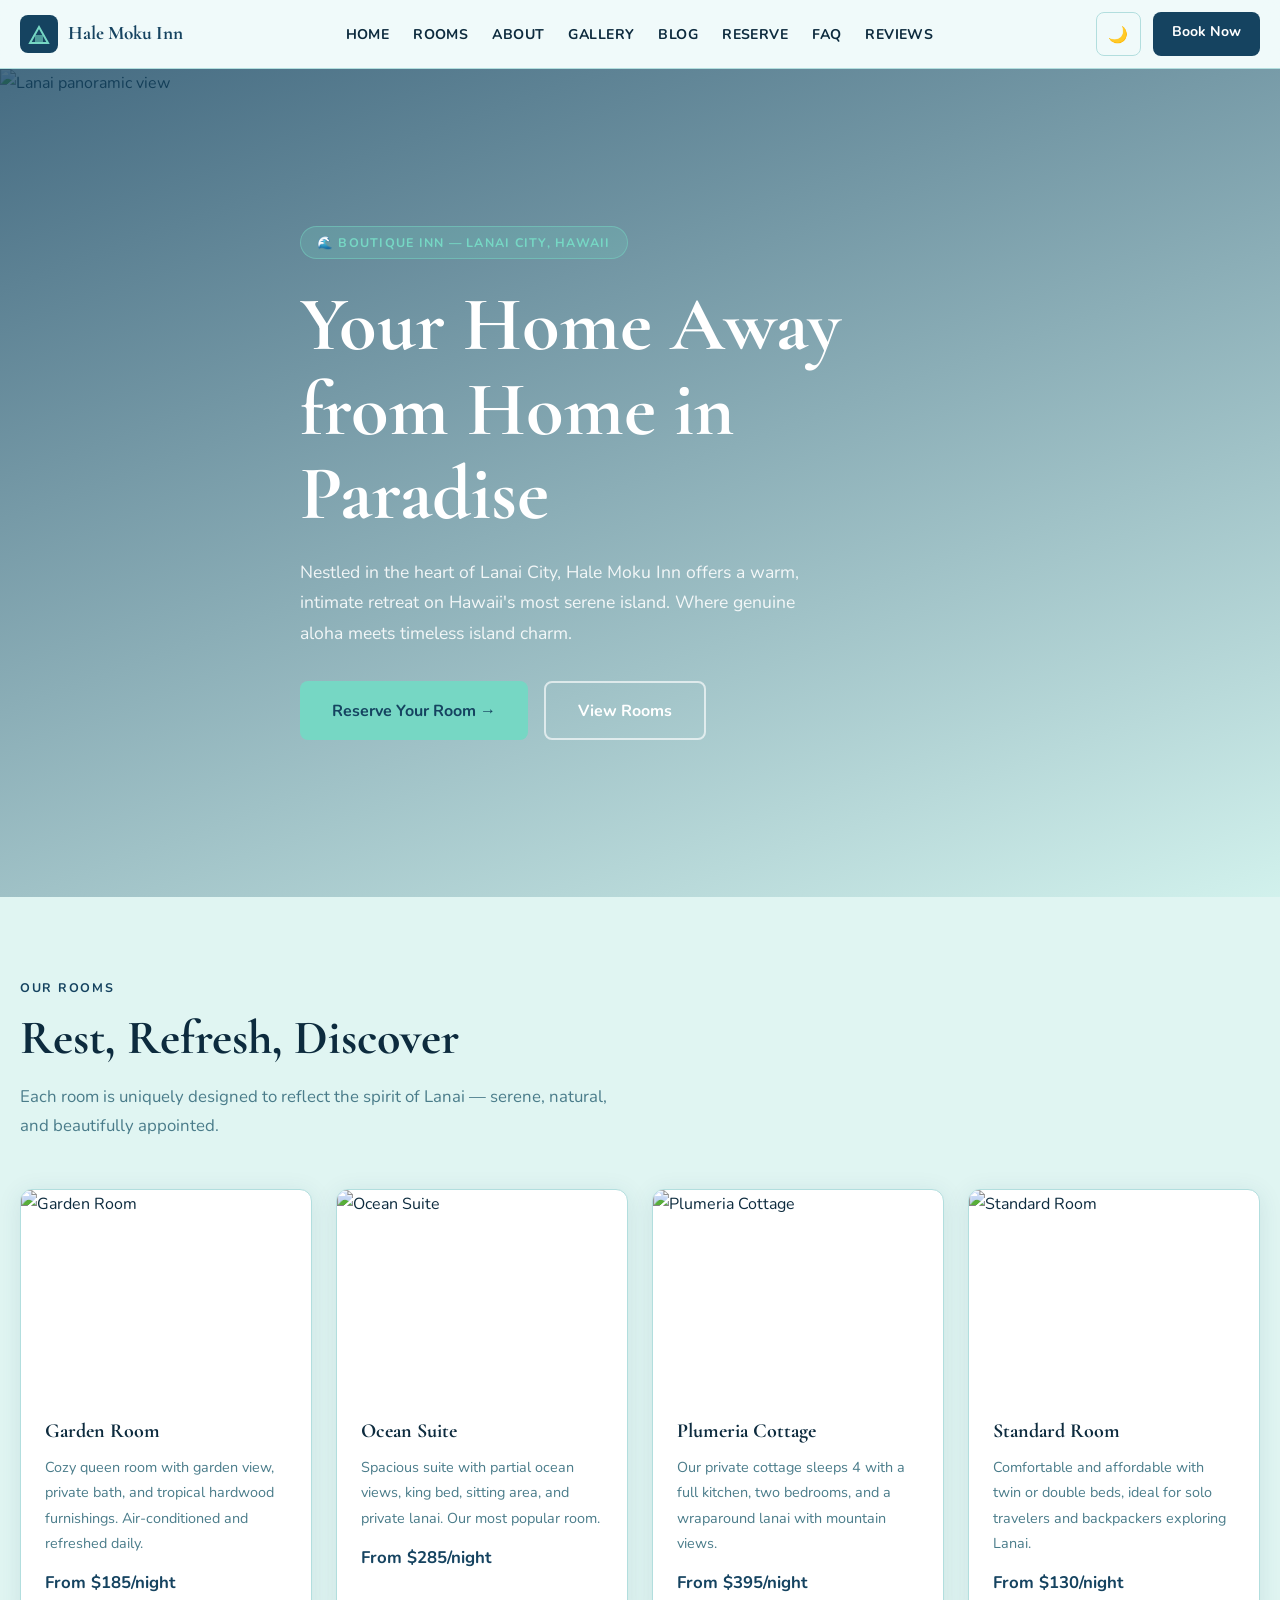
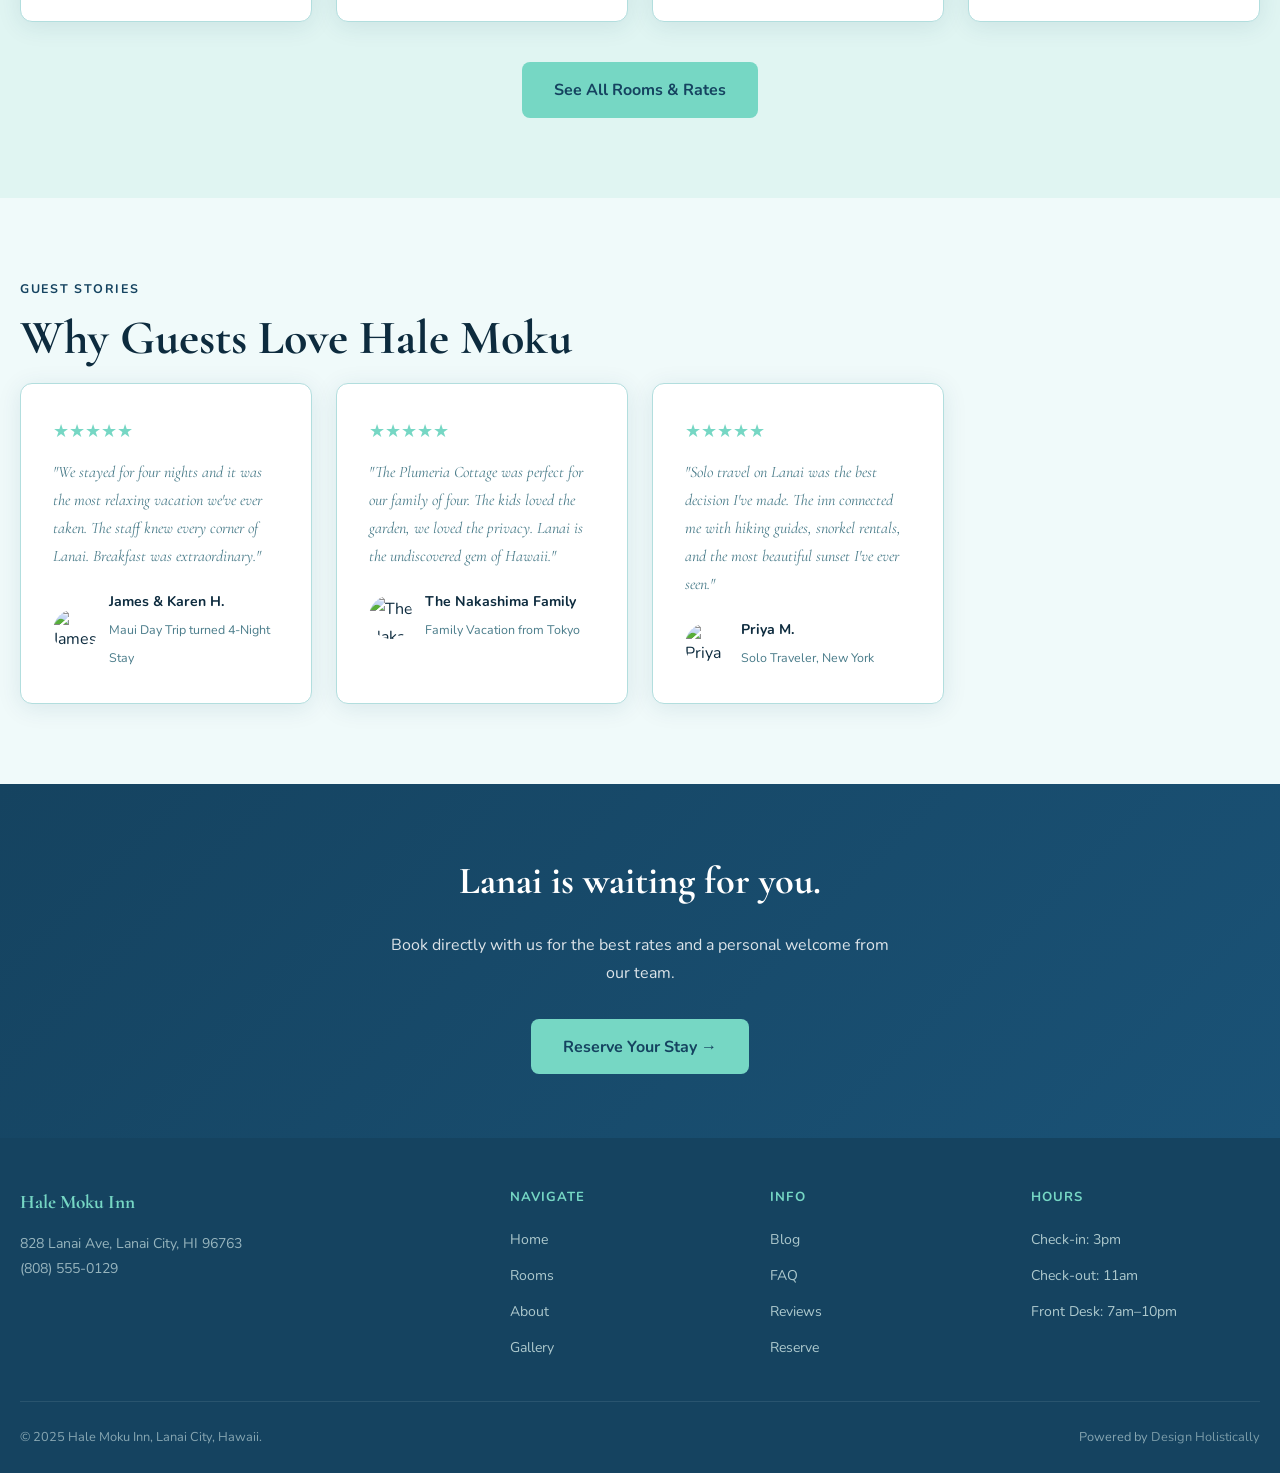
==== index.html @ 3903d4b3 "Initial commit: Hale Moku Inn — Hawaii lodging sample site (Lanai City, Lanai)" ====
<!DOCTYPE html>
<html lang="en" data-theme="light">
<head>
<meta charset="UTF-8"><meta name="viewport" content="width=device-width, initial-scale=1.0">
<title>Home — Hale Moku Inn | Lanai City, Hawaii</title>
<meta name="description" content="Hale Moku Inn — a boutique inn in Lanai City, Hawaii offering cozy rooms, local activities, and a genuine island experience.">
<meta property="og:title" content="Home — Hale Moku Inn">
<meta property="og:type" content="website">
<link rel="stylesheet" href="css/style.css">
<script type="application/ld+json">{"@context":"https://schema.org","@type":"LodgingBusiness","name":"Hale Moku Inn","description":"Your home away from home in paradise","telephone":"(808) 555-0129","address":{"@type":"PostalAddress","streetAddress":"828 Lanai Ave","addressLocality":"Lanai City","addressRegion":"HI","postalCode":"96763"},"priceRange":"$$"}</script>
</head>
<body>
<header class="site-header">
  <div class="header-inner">
    <a href="index.html" class="logo-wrap"><svg width="38" height="38" viewBox="0 0 38 38" fill="none">
  <rect width="38" height="38" rx="8" fill="#154360"/>
  <path d="M10 28 L19 12 L28 28 Z" stroke="#76D7C4" stroke-width="2" fill="none"/>
  <rect x="15" y="20" width="8" height="8" fill="#76D7C4" opacity="0.6"/>
</svg><span>Hale Moku Inn</span></a>
    <nav><ul class="nav-links" id="nav-links">
      <li><a href="index.html">Home</a></li><li><a href="services.html">Rooms</a></li><li><a href="about.html">About</a></li><li><a href="gallery.html">Gallery</a></li><li><a href="blog.html">Blog</a></li><li><a href="booking.html">Reserve</a></li><li><a href="faq.html">FAQ</a></li><li><a href="reviews.html">Reviews</a></li>
    </ul></nav>
    <div class="header-actions">
      <button id="theme-toggle" class="btn-theme">🌙</button>
      <a href="booking.html" class="btn-book">Book Now</a>
      <button class="hamburger" id="hamburger" aria-label="Menu" aria-expanded="false"><span></span><span></span><span></span></button>
    </div>
  </div>
</header>
<main>

  <section class="hero"><div class="hero-bg"><img src="https://picsum.photos/1600/900?random=401" alt="Lanai panoramic view"></div><div class="hero-overlay"></div>
    <div class="hero-content">
      <div class="hero-badge">🌊 Boutique Inn — Lanai City, Hawaii</div>
      <h1>Your Home Away from Home in Paradise</h1>
      <p>Nestled in the heart of Lanai City, Hale Moku Inn offers a warm, intimate retreat on Hawaii's most serene island. Where genuine aloha meets timeless island charm.</p>
      <div class="hero-cta">
        <a href="booking.html" class="btn-primary">Reserve Your Room →</a>
        <a href="services.html" class="btn-secondary">View Rooms</a>
      </div>
    </div>
  </section>

  <section class="section section-alt"><div class="section-inner">
    <div class="section-label reveal">Our Rooms</div>
    <h2 class="section-title reveal">Rest, Refresh, Discover</h2>
    <p class="section-sub reveal">Each room is uniquely designed to reflect the spirit of Lanai — serene, natural, and beautifully appointed.</p>
    <div class="services-grid">
      <div class="service-card reveal"><img src="https://picsum.photos/400/200?random=402" alt="Garden Room"><div class="service-card-body"><h3>Garden Room</h3><p>Cozy queen room with garden view, private bath, and tropical hardwood furnishings. Air-conditioned and refreshed daily.</p><div class="service-price">From $185/night</div></div></div>
      <div class="service-card reveal"><img src="https://picsum.photos/400/200?random=403" alt="Ocean Suite"><div class="service-card-body"><h3>Ocean Suite</h3><p>Spacious suite with partial ocean views, king bed, sitting area, and private lanai. Our most popular room.</p><div class="service-price">From $285/night</div></div></div>
      <div class="service-card reveal"><img src="https://picsum.photos/400/200?random=404" alt="Plumeria Cottage"><div class="service-card-body"><h3>Plumeria Cottage</h3><p>Our private cottage sleeps 4 with a full kitchen, two bedrooms, and a wraparound lanai with mountain views.</p><div class="service-price">From $395/night</div></div></div>
      <div class="service-card reveal"><img src="https://picsum.photos/400/200?random=405" alt="Standard Room"><div class="service-card-body"><h3>Standard Room</h3><p>Comfortable and affordable with twin or double beds, ideal for solo travelers and backpackers exploring Lanai.</p><div class="service-price">From $130/night</div></div></div>
    </div>
    <div style="text-align:center;margin-top:2.5rem;"><a href="services.html" class="btn-primary">See All Rooms & Rates</a></div>
  </div></section>

  <section class="section"><div class="section-inner">
    <div class="section-label reveal">Guest Stories</div>
    <h2 class="section-title reveal">Why Guests Love Hale Moku</h2>
    <div class="testimonials-grid">
      <div class="testimonial-card reveal"><div class="stars">★★★★★</div><p class="testimonial-text">"We stayed for four nights and it was the most relaxing vacation we've ever taken. The staff knew every corner of Lanai. Breakfast was extraordinary."</p><div class="testimonial-author"><img src="https://picsum.photos/44/44?random=406" alt="James & Karen H."><div><strong>James & Karen H.</strong><span>Maui Day Trip turned 4-Night Stay</span></div></div></div>
      <div class="testimonial-card reveal"><div class="stars">★★★★★</div><p class="testimonial-text">"The Plumeria Cottage was perfect for our family of four. The kids loved the garden, we loved the privacy. Lanai is the undiscovered gem of Hawaii."</p><div class="testimonial-author"><img src="https://picsum.photos/44/44?random=407" alt="The Nakashima Family"><div><strong>The Nakashima Family</strong><span>Family Vacation from Tokyo</span></div></div></div>
      <div class="testimonial-card reveal"><div class="stars">★★★★★</div><p class="testimonial-text">"Solo travel on Lanai was the best decision I've made. The inn connected me with hiking guides, snorkel rentals, and the most beautiful sunset I've ever seen."</p><div class="testimonial-author"><img src="https://picsum.photos/44/44?random=408" alt="Priya M."><div><strong>Priya M.</strong><span>Solo Traveler, New York</span></div></div></div>
    </div>
  </div></section>

  <div class="cta-banner">
    <h2>Lanai is waiting for you.</h2>
    <p>Book directly with us for the best rates and a personal welcome from our team.</p>
    <a href="booking.html" class="btn-primary">Reserve Your Stay →</a>
  </div>

</main>
<footer class="site-footer">
  <div class="footer-inner">
    <div class="footer-brand"><div class="logo-wrap" style="color:var(--accent);">Hale Moku Inn</div><p>828 Lanai Ave, Lanai City, HI 96763<br>(808) 555-0129</p></div>
    <div class="footer-col"><h4>Navigate</h4><ul><li><a href="index.html">Home</a></li><li><a href="services.html">Rooms</a></li><li><a href="about.html">About</a></li><li><a href="gallery.html">Gallery</a></li></ul></div>
    <div class="footer-col"><h4>Info</h4><ul><li><a href="blog.html">Blog</a></li><li><a href="faq.html">FAQ</a></li><li><a href="reviews.html">Reviews</a></li><li><a href="booking.html">Reserve</a></li></ul></div>
    <div class="footer-col"><h4>Hours</h4><ul><li><a href="#">Check-in: 3pm</a></li><li><a href="#">Check-out: 11am</a></li><li><a href="#">Front Desk: 7am–10pm</a></li></ul></div>
  </div>
  <div class="footer-bottom"><span>© 2025 Hale Moku Inn, Lanai City, Hawaii.</span><span>Powered by <a href="https://designholistically.com" target="_blank" rel="noopener">Design Holistically</a></span></div>
</footer>
<button class="back-to-top" id="back-to-top" aria-label="Back to top">↑</button>
<script src="js/main.js"></script>
</body>
</html>
---- css/style.css ----
@import url('https://fonts.googleapis.com/css2?family=Cormorant+Garamond:ital,wght@0,400;0,600;0,700;1,400&family=Nunito:wght@400;600;700&display=swap');
:root {
  --primary: #154360;
  --accent: #76D7C4;
  --bg: #F0FAFA;
  --bg2: #E0F5F2;
  --text: #0D2B3E;
  --text-muted: #4A7C8A;
  --border: #B2DEDE;
  --white: #ffffff;
  --shadow: 0 4px 24px rgba(21,67,96,0.10);
  --radius: 12px;
  --font-heading: 'Cormorant Garamond', serif;
  --font-body: 'Nunito', sans-serif;
  --transition: all 0.3s ease;
}
[data-theme="dark"] {
  --bg: #071520;
  --bg2: #0C1E2E;
  --text: #E0F5F2;
  --text-muted: #76D7C4;
  --border: #1A3A52;
  --white: #0C1E2E;
  --shadow: 0 4px 24px rgba(0,0,0,0.45);
}
*, *::before, *::after { box-sizing: border-box; margin: 0; padding: 0; }
html { scroll-behavior: smooth; }
body { font-family: var(--font-body); background: var(--bg); color: var(--text); line-height: 1.75; transition: background 0.3s, color 0.3s; }
img { max-width: 100%; display: block; }
a { color: var(--primary); text-decoration: none; }
.site-header { position: sticky; top: 0; z-index: 100; background: rgba(240,250,250,0.88); backdrop-filter: blur(12px); border-bottom: 1px solid var(--border); padding: 0 1.25rem; }
[data-theme="dark"] .site-header { background: rgba(7,21,32,0.88); }
.header-inner { max-width: 1280px; margin: 0 auto; display: flex; align-items: center; justify-content: space-between; height: 68px; }
.logo-wrap { display: flex; align-items: center; gap: 0.6rem; font-family: var(--font-heading); font-size: 1.2rem; font-weight: 700; color: var(--primary); }
.nav-links { display: flex; gap: 1.5rem; list-style: none; }
.nav-links a { font-size: 0.88rem; font-weight: 700; color: var(--text); letter-spacing: 0.03em; text-transform: uppercase; transition: color 0.2s; }
.nav-links a:hover { color: var(--primary); }
.header-actions { display: flex; align-items: center; gap: 0.75rem; }
.btn-theme { background: none; border: 1px solid var(--border); border-radius: 8px; padding: 0.4rem 0.7rem; cursor: pointer; color: var(--text); font-size: 1rem; min-width: 44px; min-height: 44px; transition: var(--transition); }
.btn-book { background: var(--primary); color: #fff; border: none; border-radius: 8px; padding: 0.5rem 1.2rem; font-weight: 700; cursor: pointer; font-size: 0.88rem; min-height: 44px; transition: var(--transition); }
.btn-book:hover { background: var(--accent); color: var(--primary); }
.hamburger { display: none; flex-direction: column; gap: 5px; background: none; border: none; cursor: pointer; padding: 0.5rem; min-width: 44px; min-height: 44px; justify-content: center; align-items: center; }
.hamburger span { width: 24px; height: 2px; background: var(--text); border-radius: 2px; transition: var(--transition); }
@media (max-width: 768px) { .nav-links { display: none; flex-direction: column; position: absolute; top: 68px; left: 0; right: 0; background: var(--bg); border-bottom: 1px solid var(--border); padding: 1rem 1.25rem; gap: 0.5rem; } .nav-links.open { display: flex; } .hamburger { display: flex; } .btn-book { display: none; } }
.hero { position: relative; min-height: 92vh; display: flex; align-items: center; overflow: hidden; }
.hero-bg { position: absolute; inset: 0; }
.hero-bg img { width: 100%; height: 100%; object-fit: cover; }
.hero-overlay { position: absolute; inset: 0; background: linear-gradient(160deg, rgba(21,67,96,0.78) 0%, rgba(118,215,196,0.25) 100%); }
.hero-content { position: relative; z-index: 2; max-width: 1280px; margin: 0 auto; padding: 4rem 1.25rem; }
.hero-badge { display: inline-block; background: rgba(118,215,196,0.2); color: var(--accent); border: 1px solid rgba(118,215,196,0.5); border-radius: 20px; padding: 0.3rem 1rem; font-size: 0.78rem; font-weight: 700; letter-spacing: 0.1em; text-transform: uppercase; margin-bottom: 1.5rem; }
.hero h1 { font-family: var(--font-heading); font-size: clamp(2.8rem, 6vw, 5rem); font-weight: 700; color: #fff; line-height: 1.1; margin-bottom: 1.25rem; max-width: 680px; }
.hero p { font-size: 1.1rem; color: rgba(255,255,255,0.88); max-width: 500px; margin-bottom: 2rem; }
.hero-cta { display: flex; gap: 1rem; flex-wrap: wrap; }
.btn-primary { background: var(--accent); color: var(--primary); border: none; border-radius: 8px; padding: 0.85rem 2rem; font-weight: 700; font-size: 1rem; cursor: pointer; transition: var(--transition); min-height: 44px; display: inline-flex; align-items: center; gap: 0.5rem; }
.btn-primary:hover { background: #fff; }
.btn-secondary { background: transparent; color: #fff; border: 2px solid rgba(255,255,255,0.65); border-radius: 8px; padding: 0.85rem 2rem; font-weight: 700; font-size: 1rem; cursor: pointer; transition: var(--transition); min-height: 44px; display: inline-flex; align-items: center; }
.btn-secondary:hover { background: rgba(255,255,255,0.15); }
.section { padding: 5rem 1.25rem; }
.section-inner { max-width: 1280px; margin: 0 auto; }
.section-label { font-size: 0.78rem; font-weight: 700; letter-spacing: 0.14em; text-transform: uppercase; color: var(--primary); margin-bottom: 0.75rem; }
.section-title { font-family: var(--font-heading); font-size: clamp(1.8rem, 4vw, 3rem); font-weight: 700; color: var(--text); line-height: 1.15; margin-bottom: 1rem; }
.section-sub { font-size: 1.05rem; color: var(--text-muted); max-width: 600px; margin-bottom: 3rem; }
.section-alt { background: var(--bg2); }
.services-grid { display: grid; grid-template-columns: repeat(auto-fill, minmax(280px, 1fr)); gap: 1.5rem; }
.service-card { background: var(--white); border: 1px solid var(--border); border-radius: var(--radius); overflow: hidden; transition: var(--transition); box-shadow: var(--shadow); }
.service-card:hover { transform: translateY(-4px); box-shadow: 0 14px 40px rgba(21,67,96,0.15); }
.service-card img { width: 100%; height: 200px; object-fit: cover; }
.service-card-body { padding: 1.5rem; }
.service-card h3 { font-family: var(--font-heading); font-size: 1.25rem; color: var(--text); margin-bottom: 0.4rem; }
.service-card p { font-size: 0.9rem; color: var(--text-muted); margin-bottom: 0.75rem; }
.service-price { font-size: 1.05rem; font-weight: 700; color: var(--primary); }
.testimonials-grid { display: grid; grid-template-columns: repeat(auto-fill, minmax(280px, 1fr)); gap: 1.5rem; }
.testimonial-card { background: var(--white); border: 1px solid var(--border); border-radius: var(--radius); padding: 2rem; box-shadow: var(--shadow); }
.stars { color: var(--accent); font-size: 1.1rem; margin-bottom: 0.75rem; }
.testimonial-text { font-style: italic; font-family: var(--font-heading); font-size: 1rem; color: var(--text-muted); margin-bottom: 1.25rem; }
.testimonial-author { display: flex; align-items: center; gap: 0.75rem; }
.testimonial-author img { width: 44px; height: 44px; border-radius: 50%; object-fit: cover; }
.testimonial-author strong { display: block; font-size: 0.88rem; color: var(--text); }
.testimonial-author span { font-size: 0.78rem; color: var(--text-muted); }
.cta-banner { background: linear-gradient(135deg, var(--primary), #1A5276); color: #fff; padding: 4rem 1.25rem; text-align: center; }
.cta-banner h2 { font-family: var(--font-heading); font-size: clamp(1.8rem, 3vw, 2.8rem); margin-bottom: 1rem; }
.cta-banner p { font-size: 1rem; opacity: 0.85; margin-bottom: 2rem; max-width: 500px; margin-left: auto; margin-right: auto; }
.gallery-grid { display: grid; grid-template-columns: repeat(2, 1fr); gap: 1rem; }
@media (min-width: 768px) { .gallery-grid { grid-template-columns: repeat(3, 1fr); } }
@media (min-width: 1280px) { .gallery-grid { grid-template-columns: repeat(4, 1fr); } }
.gallery-item { border-radius: var(--radius); overflow: hidden; aspect-ratio: 1; cursor: pointer; }
.gallery-item img { width: 100%; height: 100%; object-fit: cover; transition: transform 0.4s; }
.gallery-item:hover img { transform: scale(1.05); }
.blog-grid { display: grid; grid-template-columns: repeat(auto-fill, minmax(300px, 1fr)); gap: 1.5rem; }
.blog-card { background: var(--white); border: 1px solid var(--border); border-radius: var(--radius); overflow: hidden; transition: var(--transition); box-shadow: var(--shadow); }
.blog-card:hover { transform: translateY(-3px); }
.blog-card img { width: 100%; height: 200px; object-fit: cover; }
.blog-card-body { padding: 1.5rem; }
.blog-tag { font-size: 0.75rem; font-weight: 700; letter-spacing: 0.1em; text-transform: uppercase; color: var(--primary); margin-bottom: 0.5rem; }
.blog-card h3 { font-family: var(--font-heading); font-size: 1.1rem; color: var(--text); margin-bottom: 0.4rem; line-height: 1.3; }
.blog-card p { font-size: 0.9rem; color: var(--text-muted); margin-bottom: 0.75rem; }
.blog-meta { font-size: 0.78rem; color: var(--text-muted); }
.read-more { color: var(--primary); font-weight: 700; font-size: 0.9rem; }
.blog-post { max-width: 760px; margin: 0 auto; padding: 3rem 1.25rem; }
.blog-post h1 { font-family: var(--font-heading); font-size: clamp(1.8rem, 4vw, 2.8rem); color: var(--text); margin-bottom: 1rem; line-height: 1.2; }
.blog-post .meta { font-size: 0.82rem; color: var(--text-muted); margin-bottom: 2rem; }
.blog-post img { border-radius: var(--radius); margin: 2rem 0; width: 100%; height: 400px; object-fit: cover; }
.blog-post h2 { font-family: var(--font-heading); font-size: 1.6rem; color: var(--text); margin: 2rem 0 0.75rem; }
.blog-post p { font-size: 1rem; color: var(--text-muted); margin-bottom: 1.25rem; }
.blog-post ul { margin: 1rem 0 1.5rem 1.5rem; color: var(--text-muted); }
.blog-post ul li { margin-bottom: 0.5rem; }
.booking-section { max-width: 680px; margin: 0 auto; padding: 3rem 1.25rem; }
.step-indicator { display: flex; gap: 0.5rem; margin-bottom: 2.5rem; }
.step { flex: 1; height: 4px; border-radius: 2px; background: var(--border); transition: var(--transition); }
.step.active { background: var(--primary); }
.step.done { background: var(--accent); }
.form-group { margin-bottom: 1.5rem; }
.form-group label { display: block; font-weight: 700; font-size: 0.88rem; margin-bottom: 0.5rem; color: var(--text); }
.form-group input, .form-group select, .form-group textarea { width: 100%; padding: 0.75rem 1rem; border: 1px solid var(--border); border-radius: 8px; font-family: var(--font-body); font-size: 0.95rem; background: var(--bg); color: var(--text); transition: border-color 0.2s; min-height: 44px; }
.form-group input:focus, .form-group select:focus, .form-group textarea:focus { outline: none; border-color: var(--primary); }
.form-group textarea { min-height: 120px; resize: vertical; }
.form-nav { display: flex; gap: 1rem; justify-content: space-between; margin-top: 2rem; }
.booking-step { display: none; }
.booking-step.active { display: block; }
.service-option { border: 2px solid var(--border); border-radius: var(--radius); padding: 1.25rem; cursor: pointer; transition: var(--transition); margin-bottom: 0.75rem; }
.service-option:hover, .service-option.selected { border-color: var(--primary); background: rgba(21,67,96,0.05); }
.service-option h3 { font-family: var(--font-heading); font-size: 1.05rem; color: var(--text); }
.service-option p { font-size: 0.85rem; color: var(--text-muted); }
.confirmation-box { background: var(--bg2); border: 1px solid var(--border); border-radius: var(--radius); padding: 2rem; text-align: center; }
.confirmation-box .check { font-size: 3rem; margin-bottom: 1rem; }
.confirmation-box h2 { font-family: var(--font-heading); font-size: 1.8rem; color: var(--primary); margin-bottom: 0.5rem; }
.admin-login { max-width: 400px; margin: 6rem auto; padding: 0 1.25rem; }
.admin-card { background: var(--white); border: 1px solid var(--border); border-radius: var(--radius); padding: 2.5rem; box-shadow: var(--shadow); }
.admin-card h1 { font-family: var(--font-heading); font-size: 1.8rem; color: var(--text); margin-bottom: 0.5rem; }
.admin-card p { font-size: 0.88rem; color: var(--text-muted); margin-bottom: 2rem; }
.admin-dash { display: none; max-width: 1200px; margin: 0 auto; padding: 2rem 1.25rem; }
.stats-grid { display: grid; grid-template-columns: repeat(2, 1fr); gap: 1rem; margin-bottom: 2rem; }
@media (min-width: 768px) { .stats-grid { grid-template-columns: repeat(4, 1fr); } }
.stat-card { background: var(--white); border: 1px solid var(--border); border-radius: var(--radius); padding: 1.5rem; text-align: center; box-shadow: var(--shadow); }
.stat-card .stat-num { font-family: var(--font-heading); font-size: 2.2rem; font-weight: 700; color: var(--primary); }
.stat-card .stat-label { font-size: 0.82rem; color: var(--text-muted); margin-top: 0.25rem; }
.admin-table-wrap { background: var(--white); border: 1px solid var(--border); border-radius: var(--radius); padding: 1.5rem; box-shadow: var(--shadow); margin-bottom: 1.5rem; overflow-x: auto; }
.admin-table-wrap h2 { font-family: var(--font-heading); font-size: 1.2rem; margin-bottom: 1rem; color: var(--text); }
table { width: 100%; border-collapse: collapse; font-size: 0.88rem; }
th { text-align: left; padding: 0.6rem 0.75rem; background: var(--bg2); font-weight: 700; font-size: 0.78rem; text-transform: uppercase; letter-spacing: 0.05em; color: var(--text-muted); }
td { padding: 0.7rem 0.75rem; border-top: 1px solid var(--border); color: var(--text); }
.badge { display: inline-block; padding: 0.2rem 0.6rem; border-radius: 12px; font-size: 0.75rem; font-weight: 700; }
.badge-green { background: #D1FAE5; color: #065F46; }
.badge-yellow { background: #FEF3C7; color: #92400E; }
.badge-red { background: #FEE2E2; color: #991B1B; }
.faq-list { max-width: 760px; margin: 0 auto; }
.faq-item { border-bottom: 1px solid var(--border); }
.faq-question { width: 100%; background: none; border: none; text-align: left; padding: 1.25rem 0; font-family: var(--font-heading); font-size: 1.1rem; color: var(--text); cursor: pointer; display: flex; justify-content: space-between; align-items: center; gap: 1rem; min-height: 44px; }
.faq-question:hover { color: var(--primary); }
.faq-icon { font-size: 1.2rem; color: var(--primary); flex-shrink: 0; transition: transform 0.3s; }
.faq-answer { font-size: 0.95rem; color: var(--text-muted); padding-bottom: 1.25rem; display: none; }
.faq-answer.open { display: block; }
.faq-icon.open { transform: rotate(45deg); }
.reviews-grid { display: grid; grid-template-columns: repeat(auto-fill, minmax(280px, 1fr)); gap: 1.5rem; }
.review-card { background: var(--white); border: 1px solid var(--border); border-radius: var(--radius); padding: 1.75rem; box-shadow: var(--shadow); }
.team-grid { display: grid; grid-template-columns: repeat(auto-fill, minmax(220px, 1fr)); gap: 1.5rem; }
.team-card { text-align: center; }
.team-card img { width: 120px; height: 120px; border-radius: 50%; margin: 0 auto 1rem; object-fit: cover; border: 3px solid var(--accent); }
.team-card h3 { font-family: var(--font-heading); font-size: 1.05rem; color: var(--text); }
.team-card p { font-size: 0.85rem; color: var(--text-muted); }
.values-grid { display: grid; grid-template-columns: repeat(auto-fill, minmax(220px, 1fr)); gap: 1.5rem; margin-top: 2rem; }
.value-card { background: var(--white); border: 1px solid var(--border); border-radius: var(--radius); padding: 1.75rem; text-align: center; box-shadow: var(--shadow); }
.value-icon { font-size: 2rem; margin-bottom: 0.75rem; }
.value-card h3 { font-family: var(--font-heading); font-size: 1.05rem; color: var(--text); margin-bottom: 0.4rem; }
.value-card p { font-size: 0.88rem; color: var(--text-muted); }
.site-footer { background: var(--primary); color: rgba(224,245,242,0.85); padding: 3rem 1.25rem 1.5rem; }
.footer-inner { max-width: 1280px; margin: 0 auto; display: grid; grid-template-columns: 1fr; gap: 2rem; }
@media (min-width: 768px) { .footer-inner { grid-template-columns: 2fr 1fr 1fr 1fr; } }
.footer-brand p { font-size: 0.88rem; opacity: 0.75; margin-top: 0.75rem; max-width: 280px; }
.footer-col h4 { font-weight: 700; font-size: 0.82rem; letter-spacing: 0.08em; text-transform: uppercase; color: var(--accent); margin-bottom: 1rem; }
.footer-col ul { list-style: none; }
.footer-col ul li { margin-bottom: 0.5rem; }
.footer-col ul li a { color: rgba(224,245,242,0.75); font-size: 0.88rem; transition: color 0.2s; }
.footer-col ul li a:hover { color: #fff; }
.footer-bottom { max-width: 1280px; margin: 2rem auto 0; padding-top: 1.5rem; border-top: 1px solid rgba(224,245,242,0.15); display: flex; flex-wrap: wrap; justify-content: space-between; gap: 0.5rem; font-size: 0.8rem; opacity: 0.65; }
.footer-bottom a { color: rgba(224,245,242,0.75); }
.back-to-top { position: fixed; bottom: 1.5rem; right: 1.5rem; width: 44px; height: 44px; background: var(--primary); color: #fff; border: none; border-radius: 50%; cursor: pointer; font-size: 1.2rem; display: flex; align-items: center; justify-content: center; box-shadow: 0 4px 16px rgba(0,0,0,0.2); opacity: 0; pointer-events: none; transition: var(--transition); z-index: 90; }
.back-to-top.visible { opacity: 1; pointer-events: all; }
.reveal { opacity: 0; transform: translateY(26px); transition: opacity 0.6s ease, transform 0.6s ease; }
.reveal.visible { opacity: 1; transform: none; }
.page-hero { background: linear-gradient(135deg, var(--primary) 0%, #1A5276 100%); color: #fff; padding: 5rem 1.25rem 3rem; }
.page-hero h1 { font-family: var(--font-heading); font-size: clamp(2rem, 4vw, 3.2rem); margin-bottom: 0.75rem; }
.page-hero p { font-size: 1rem; opacity: 0.85; max-width: 560px; }
.breadcrumb { font-size: 0.82rem; opacity: 0.72; margin-bottom: 1rem; }
.breadcrumb a { color: rgba(255,255,255,0.85); }
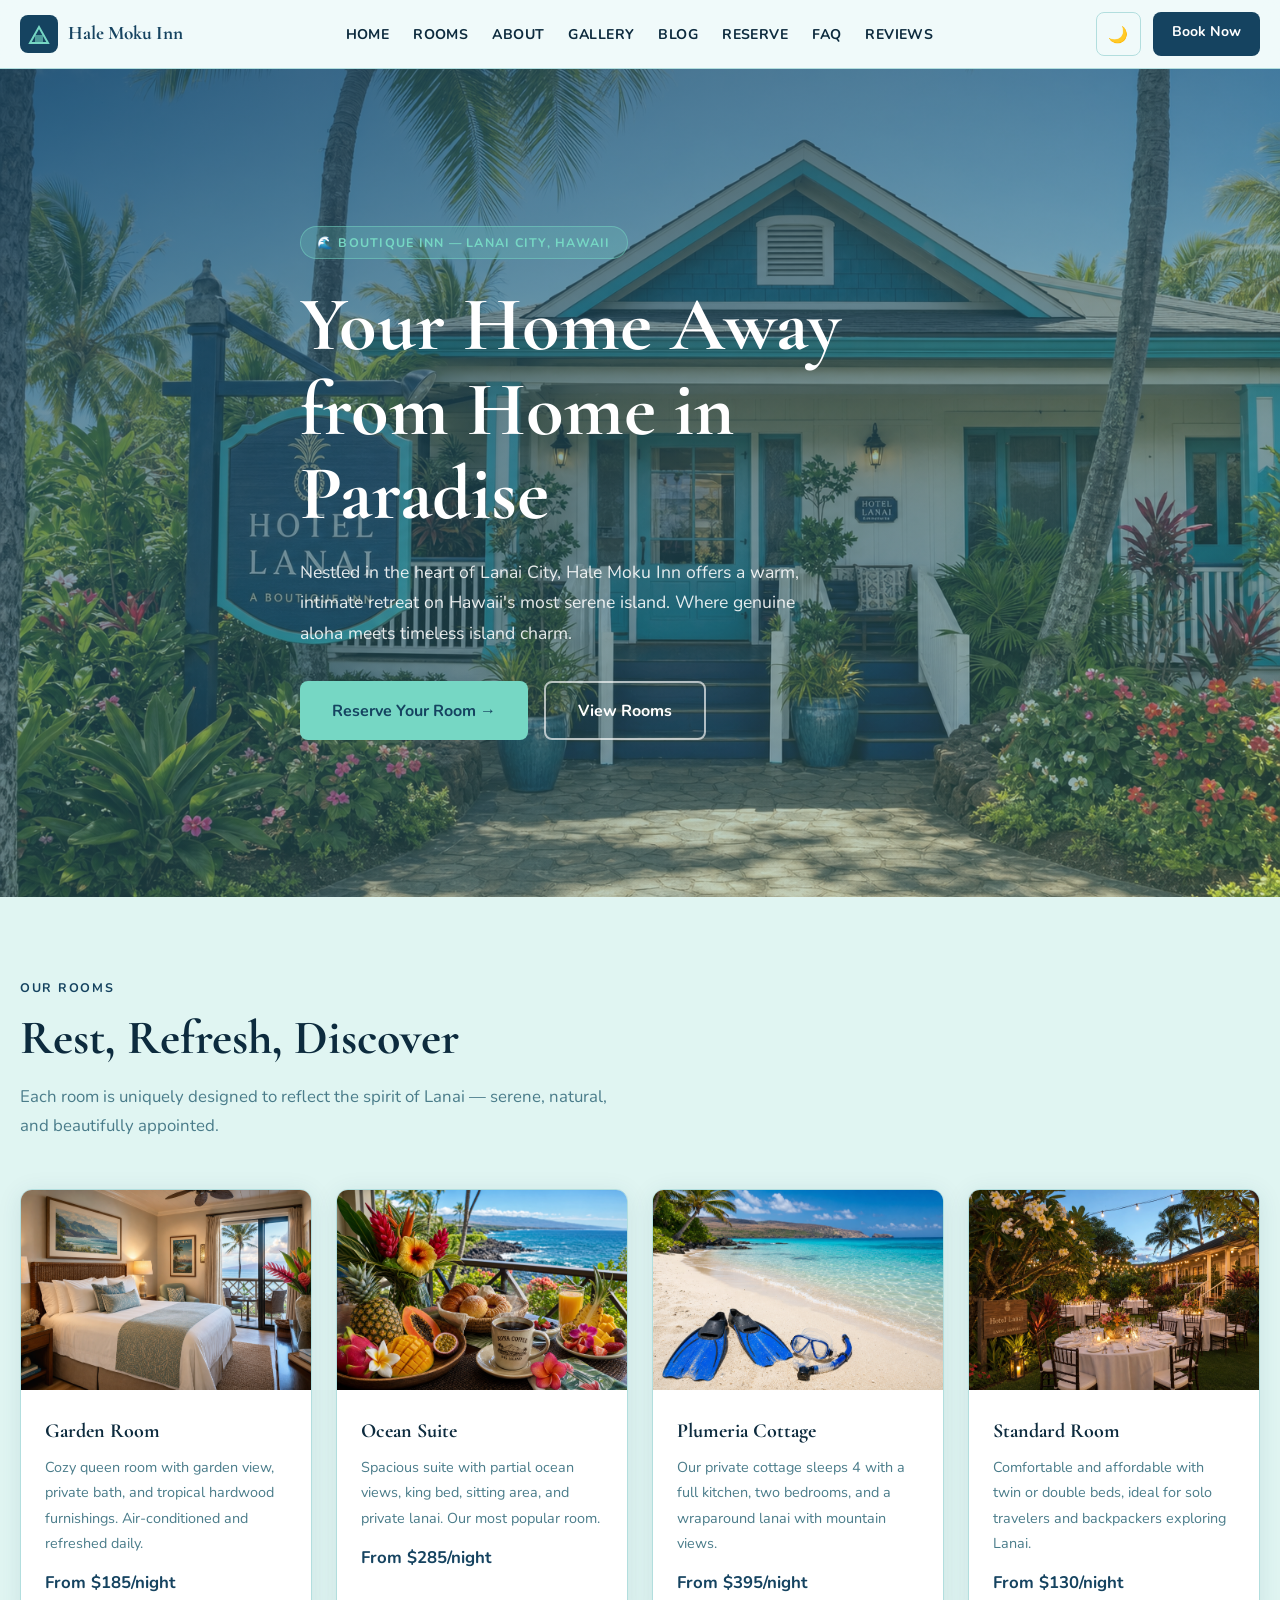
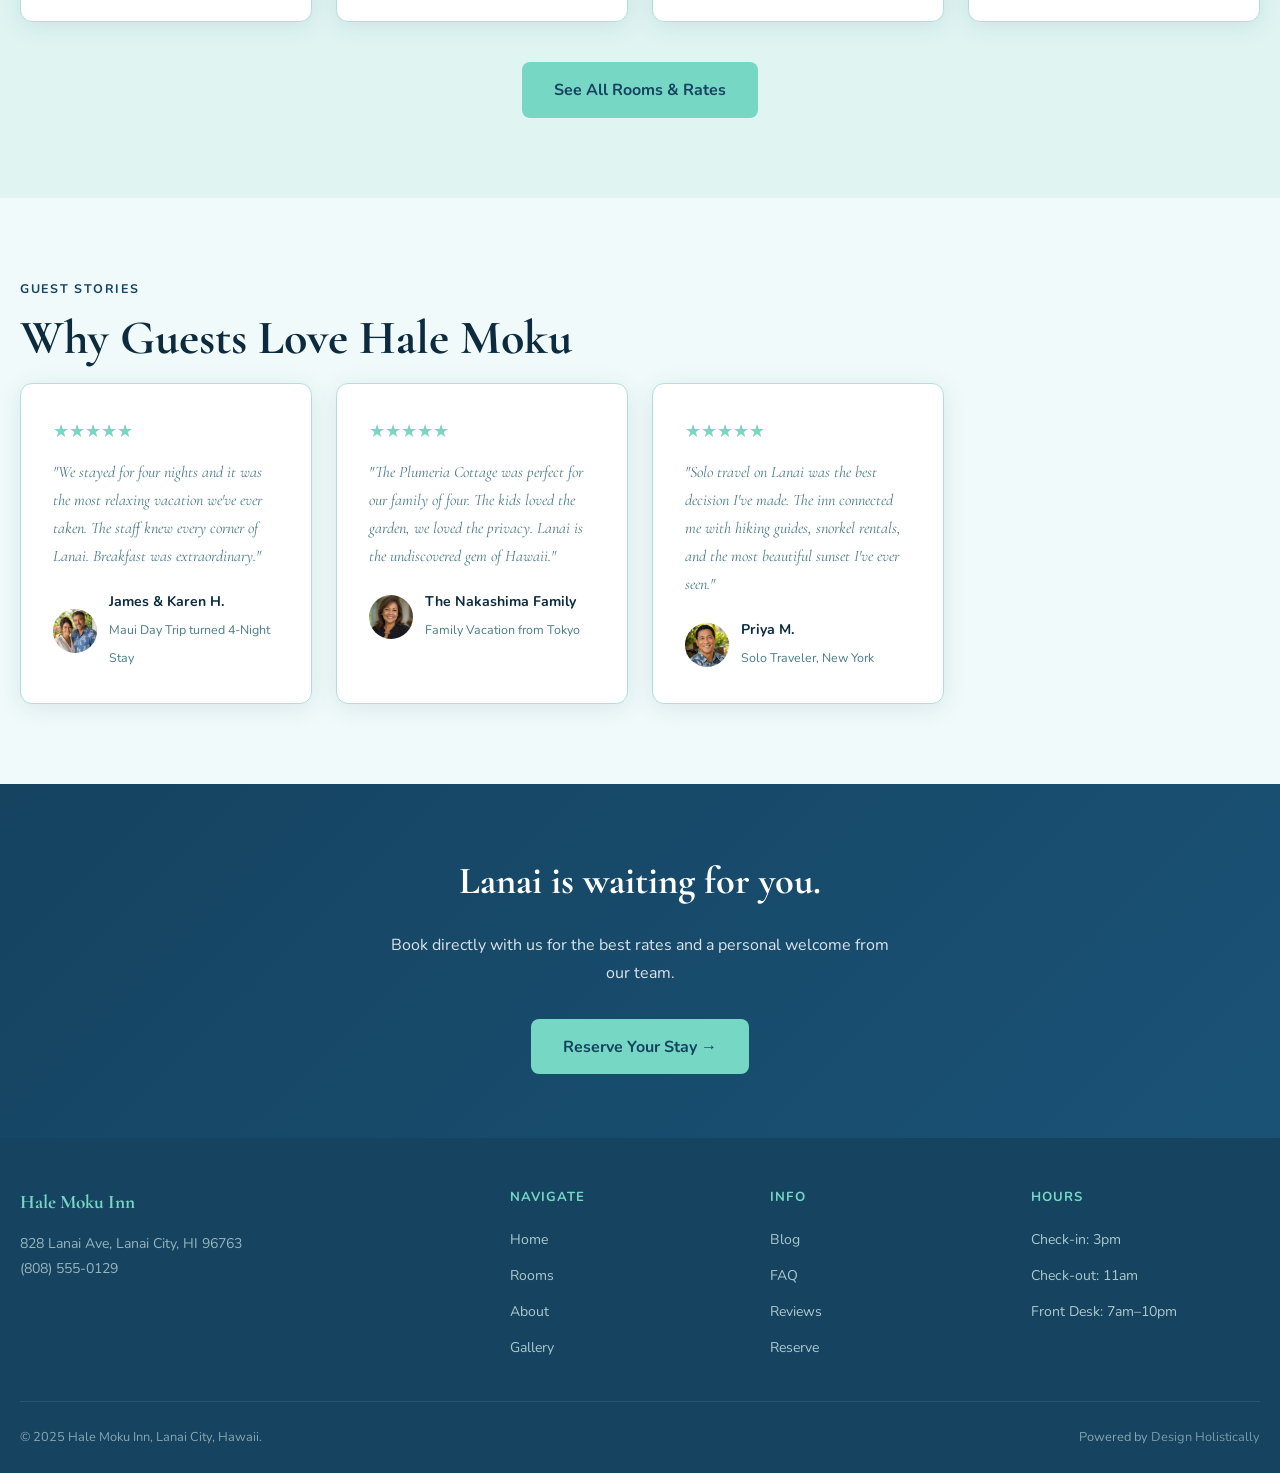
==== commit dcbdbedf: "Initial commit: Hale Moku Inn — Hawaii lodging sample site (Lanai City, Lanai)" ====
--- a/index.html
+++ b/index.html
@@ -29,7 +29,7 @@
 </header>
 <main>
 
-  <section class="hero"><div class="hero-bg"><img src="https://picsum.photos/1600/900?random=401" alt="Lanai panoramic view"></div><div class="hero-overlay"></div>
+  <section class="hero"><div class="hero-bg"><img src="images/hero.png" alt="Lanai panoramic view"></div><div class="hero-overlay"></div>
     <div class="hero-content">
       <div class="hero-badge">🌊 Boutique Inn — Lanai City, Hawaii</div>
       <h1>Your Home Away from Home in Paradise</h1>
@@ -46,10 +46,10 @@
     <h2 class="section-title reveal">Rest, Refresh, Discover</h2>
     <p class="section-sub reveal">Each room is uniquely designed to reflect the spirit of Lanai — serene, natural, and beautifully appointed.</p>
     <div class="services-grid">
-      <div class="service-card reveal"><img src="https://picsum.photos/400/200?random=402" alt="Garden Room"><div class="service-card-body"><h3>Garden Room</h3><p>Cozy queen room with garden view, private bath, and tropical hardwood furnishings. Air-conditioned and refreshed daily.</p><div class="service-price">From $185/night</div></div></div>
-      <div class="service-card reveal"><img src="https://picsum.photos/400/200?random=403" alt="Ocean Suite"><div class="service-card-body"><h3>Ocean Suite</h3><p>Spacious suite with partial ocean views, king bed, sitting area, and private lanai. Our most popular room.</p><div class="service-price">From $285/night</div></div></div>
-      <div class="service-card reveal"><img src="https://picsum.photos/400/200?random=404" alt="Plumeria Cottage"><div class="service-card-body"><h3>Plumeria Cottage</h3><p>Our private cottage sleeps 4 with a full kitchen, two bedrooms, and a wraparound lanai with mountain views.</p><div class="service-price">From $395/night</div></div></div>
-      <div class="service-card reveal"><img src="https://picsum.photos/400/200?random=405" alt="Standard Room"><div class="service-card-body"><h3>Standard Room</h3><p>Comfortable and affordable with twin or double beds, ideal for solo travelers and backpackers exploring Lanai.</p><div class="service-price">From $130/night</div></div></div>
+      <div class="service-card reveal"><img src="images/service-rooms.png" alt="Garden Room"><div class="service-card-body"><h3>Garden Room</h3><p>Cozy queen room with garden view, private bath, and tropical hardwood furnishings. Air-conditioned and refreshed daily.</p><div class="service-price">From $185/night</div></div></div>
+      <div class="service-card reveal"><img src="images/service-breakfast.png" alt="Ocean Suite"><div class="service-card-body"><h3>Ocean Suite</h3><p>Spacious suite with partial ocean views, king bed, sitting area, and private lanai. Our most popular room.</p><div class="service-price">From $285/night</div></div></div>
+      <div class="service-card reveal"><img src="images/service-activities.png" alt="Plumeria Cottage"><div class="service-card-body"><h3>Plumeria Cottage</h3><p>Our private cottage sleeps 4 with a full kitchen, two bedrooms, and a wraparound lanai with mountain views.</p><div class="service-price">From $395/night</div></div></div>
+      <div class="service-card reveal"><img src="images/service-events.png" alt="Standard Room"><div class="service-card-body"><h3>Standard Room</h3><p>Comfortable and affordable with twin or double beds, ideal for solo travelers and backpackers exploring Lanai.</p><div class="service-price">From $130/night</div></div></div>
     </div>
     <div style="text-align:center;margin-top:2.5rem;"><a href="services.html" class="btn-primary">See All Rooms & Rates</a></div>
   </div></section>
@@ -58,9 +58,9 @@
     <div class="section-label reveal">Guest Stories</div>
     <h2 class="section-title reveal">Why Guests Love Hale Moku</h2>
     <div class="testimonials-grid">
-      <div class="testimonial-card reveal"><div class="stars">★★★★★</div><p class="testimonial-text">"We stayed for four nights and it was the most relaxing vacation we've ever taken. The staff knew every corner of Lanai. Breakfast was extraordinary."</p><div class="testimonial-author"><img src="https://picsum.photos/44/44?random=406" alt="James & Karen H."><div><strong>James & Karen H.</strong><span>Maui Day Trip turned 4-Night Stay</span></div></div></div>
-      <div class="testimonial-card reveal"><div class="stars">★★★★★</div><p class="testimonial-text">"The Plumeria Cottage was perfect for our family of four. The kids loved the garden, we loved the privacy. Lanai is the undiscovered gem of Hawaii."</p><div class="testimonial-author"><img src="https://picsum.photos/44/44?random=407" alt="The Nakashima Family"><div><strong>The Nakashima Family</strong><span>Family Vacation from Tokyo</span></div></div></div>
-      <div class="testimonial-card reveal"><div class="stars">★★★★★</div><p class="testimonial-text">"Solo travel on Lanai was the best decision I've made. The inn connected me with hiking guides, snorkel rentals, and the most beautiful sunset I've ever seen."</p><div class="testimonial-author"><img src="https://picsum.photos/44/44?random=408" alt="Priya M."><div><strong>Priya M.</strong><span>Solo Traveler, New York</span></div></div></div>
+      <div class="testimonial-card reveal"><div class="stars">★★★★★</div><p class="testimonial-text">"We stayed for four nights and it was the most relaxing vacation we've ever taken. The staff knew every corner of Lanai. Breakfast was extraordinary."</p><div class="testimonial-author"><img src="images/avatar-1.png" alt="James & Karen H."><div><strong>James & Karen H.</strong><span>Maui Day Trip turned 4-Night Stay</span></div></div></div>
+      <div class="testimonial-card reveal"><div class="stars">★★★★★</div><p class="testimonial-text">"The Plumeria Cottage was perfect for our family of four. The kids loved the garden, we loved the privacy. Lanai is the undiscovered gem of Hawaii."</p><div class="testimonial-author"><img src="images/avatar-2.png" alt="The Nakashima Family"><div><strong>The Nakashima Family</strong><span>Family Vacation from Tokyo</span></div></div></div>
+      <div class="testimonial-card reveal"><div class="stars">★★★★★</div><p class="testimonial-text">"Solo travel on Lanai was the best decision I've made. The inn connected me with hiking guides, snorkel rentals, and the most beautiful sunset I've ever seen."</p><div class="testimonial-author"><img src="images/avatar-3.png" alt="Priya M."><div><strong>Priya M.</strong><span>Solo Traveler, New York</span></div></div></div>
     </div>
   </div></section>
 
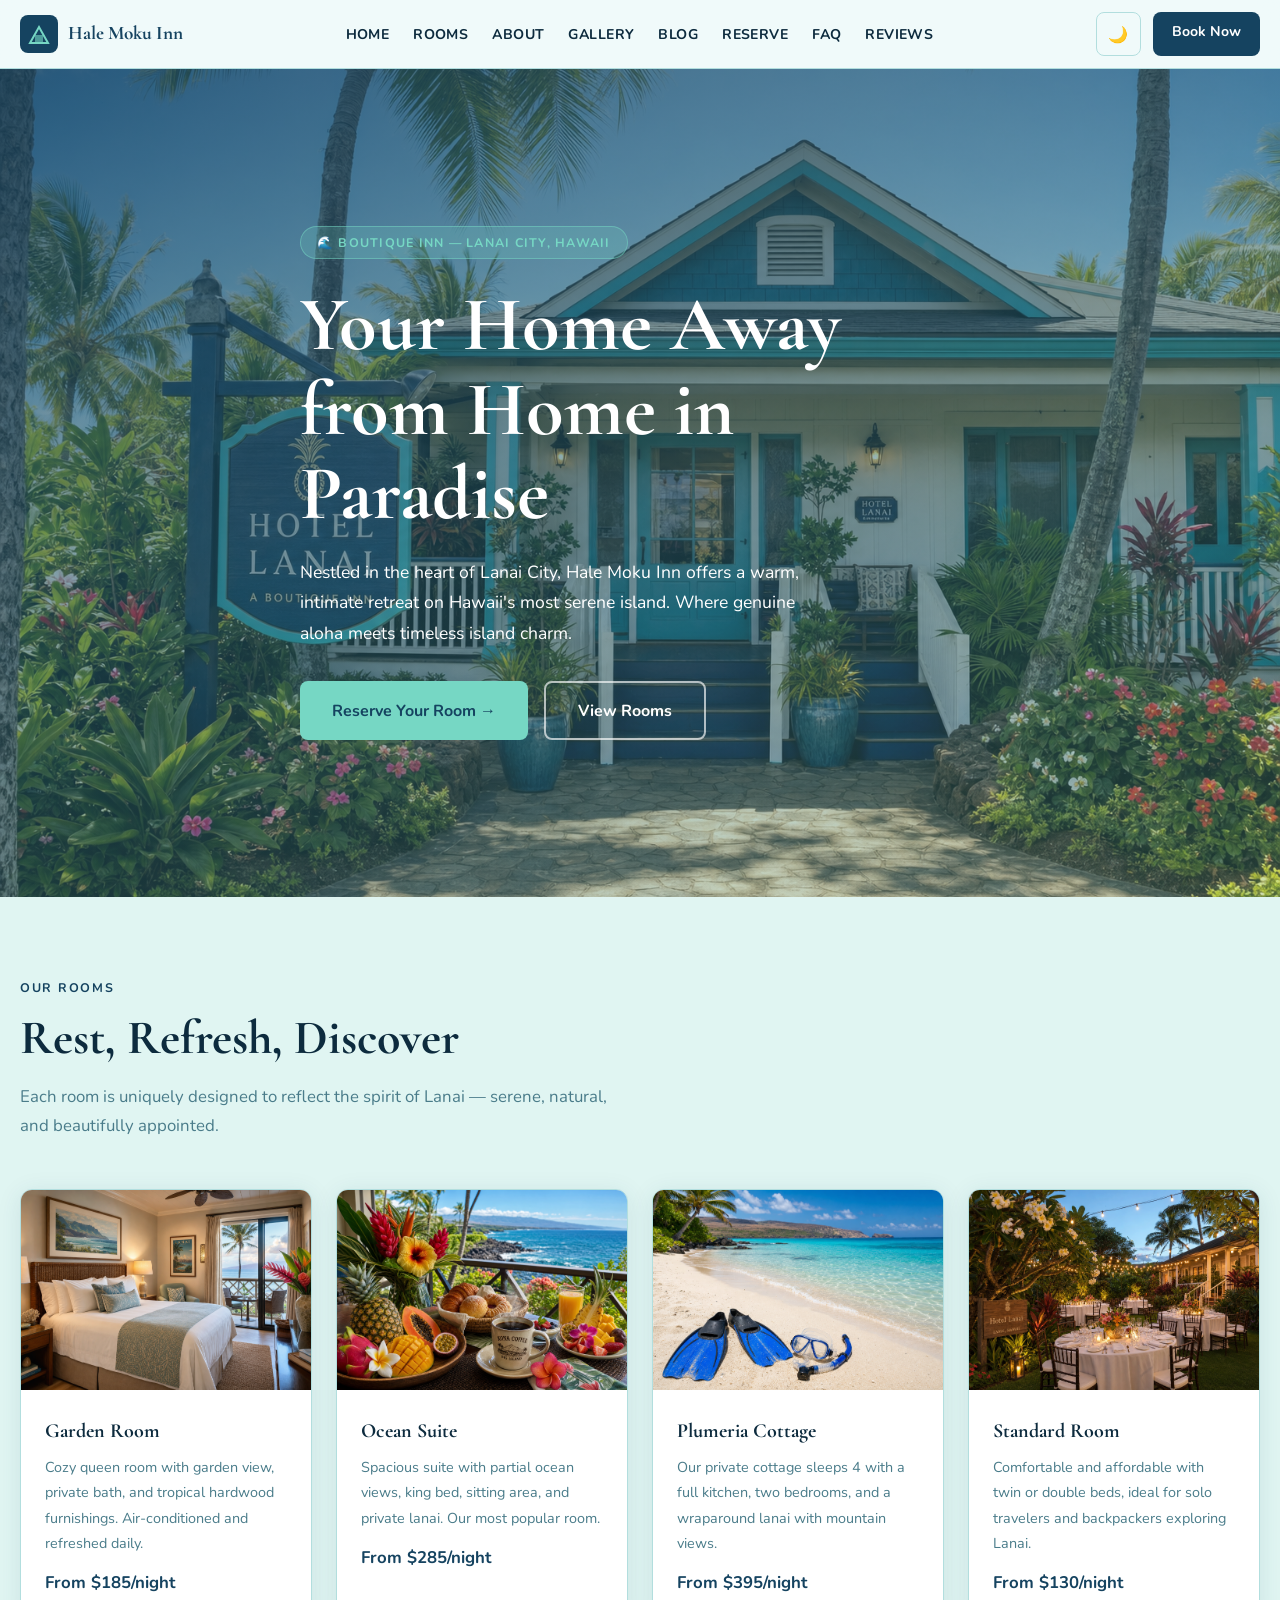
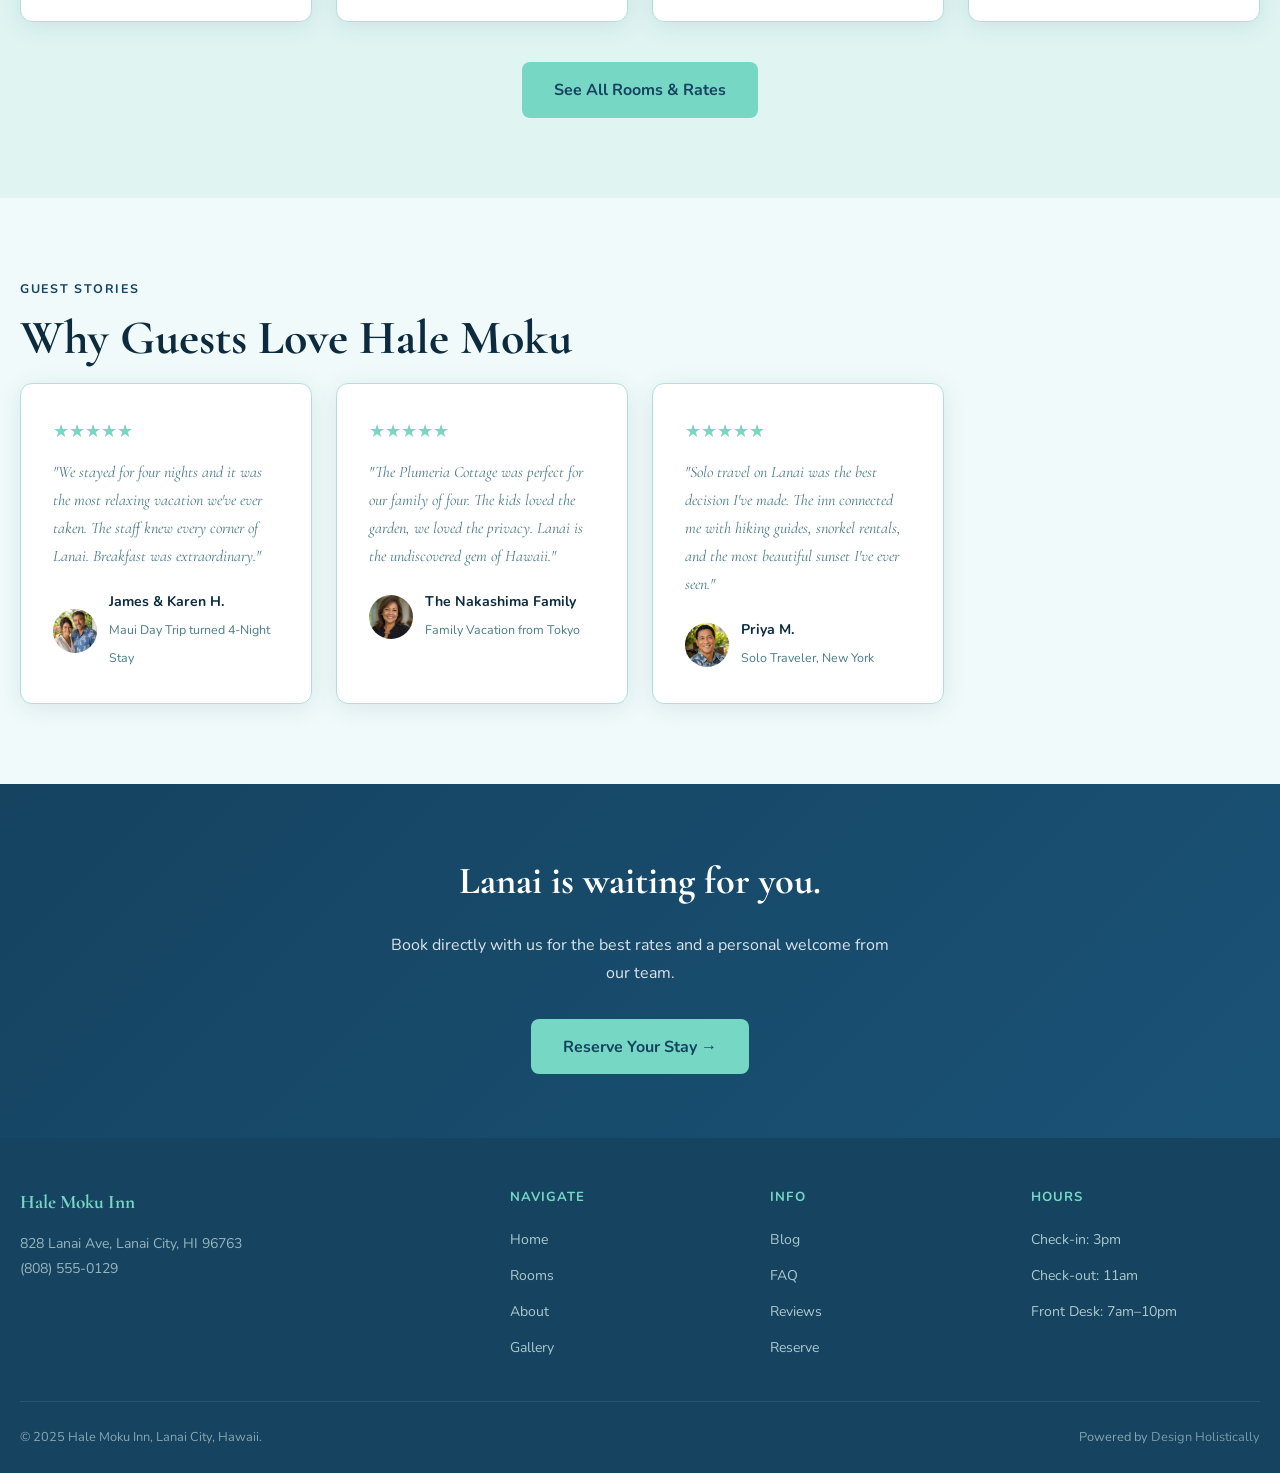
==== commit 7a1d5e62: "feat: replace all picsum placeholders with AI-generated photorealistic images" ====
--- a/index.html
+++ b/index.html
@@ -8,6 +8,10 @@
 <meta property="og:type" content="website">
 <link rel="stylesheet" href="css/style.css">
 <script type="application/ld+json">{"@context":"https://schema.org","@type":"LodgingBusiness","name":"Hale Moku Inn","description":"Your home away from home in paradise","telephone":"(808) 555-0129","address":{"@type":"PostalAddress","streetAddress":"828 Lanai Ave","addressLocality":"Lanai City","addressRegion":"HI","postalCode":"96763"},"priceRange":"$$"}</script>
+  <link rel="icon" type="image/x-icon" href="images/favicon.ico">
+  <link rel="icon" type="image/png" sizes="32x32" href="images/favicon-32x32.png">
+  <link rel="icon" type="image/png" sizes="16x16" href="images/favicon-16x16.png">
+  <link rel="apple-touch-icon" sizes="180x180" href="images/apple-touch-icon.png">
 </head>
 <body>
 <header class="site-header">
--- a/css/style.css
+++ b/css/style.css
@@ -183,3 +183,8 @@
 .page-hero p { font-size: 1rem; opacity: 0.85; max-width: 560px; }
 .breadcrumb { font-size: 0.82rem; opacity: 0.72; margin-bottom: 1rem; }
 .breadcrumb a { color: rgba(255,255,255,0.85); }
+
+.hero h1, .hero p, .hero-content, .hero .eyebrow-label, .hero .tag { color: #fff !important; }
+
+[data-theme="dark"] .hero { background: transparent !important; }
+[data-theme="dark"] .hero-bg img { opacity: 1 !important; }
